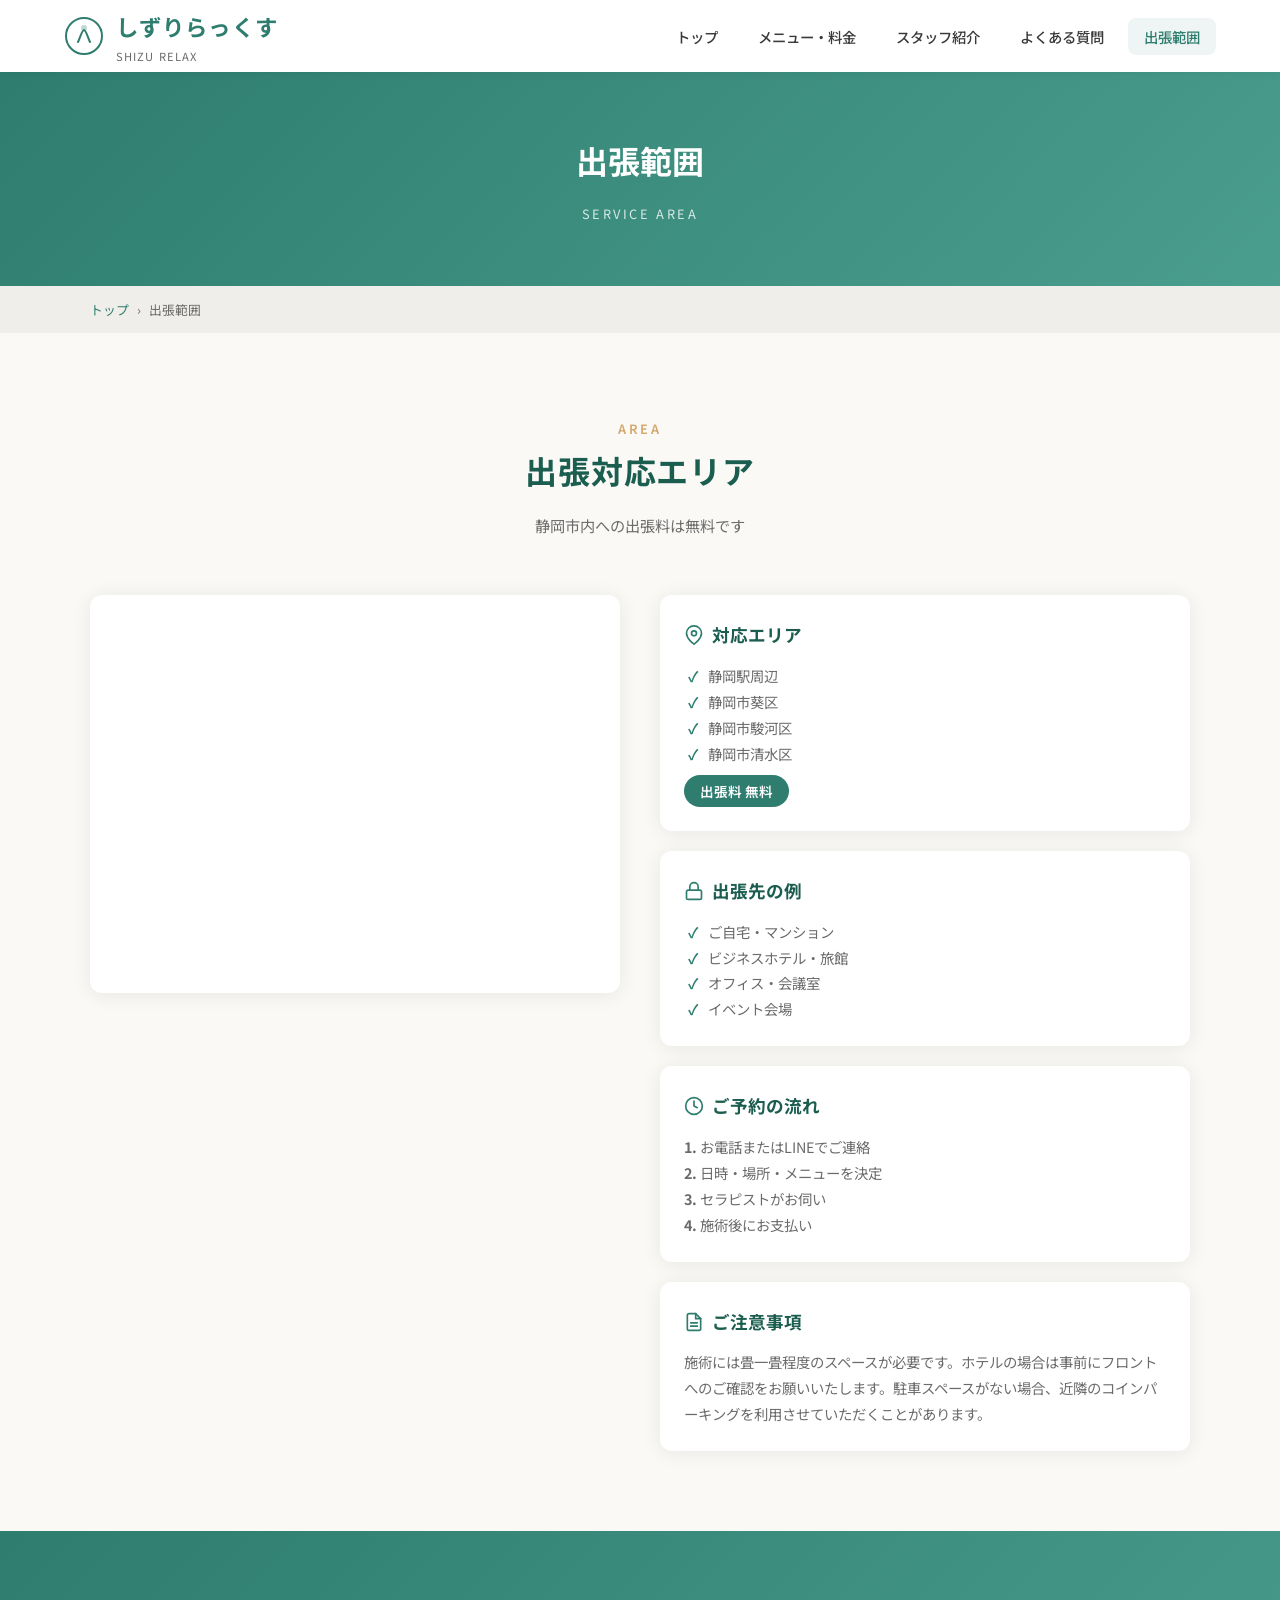
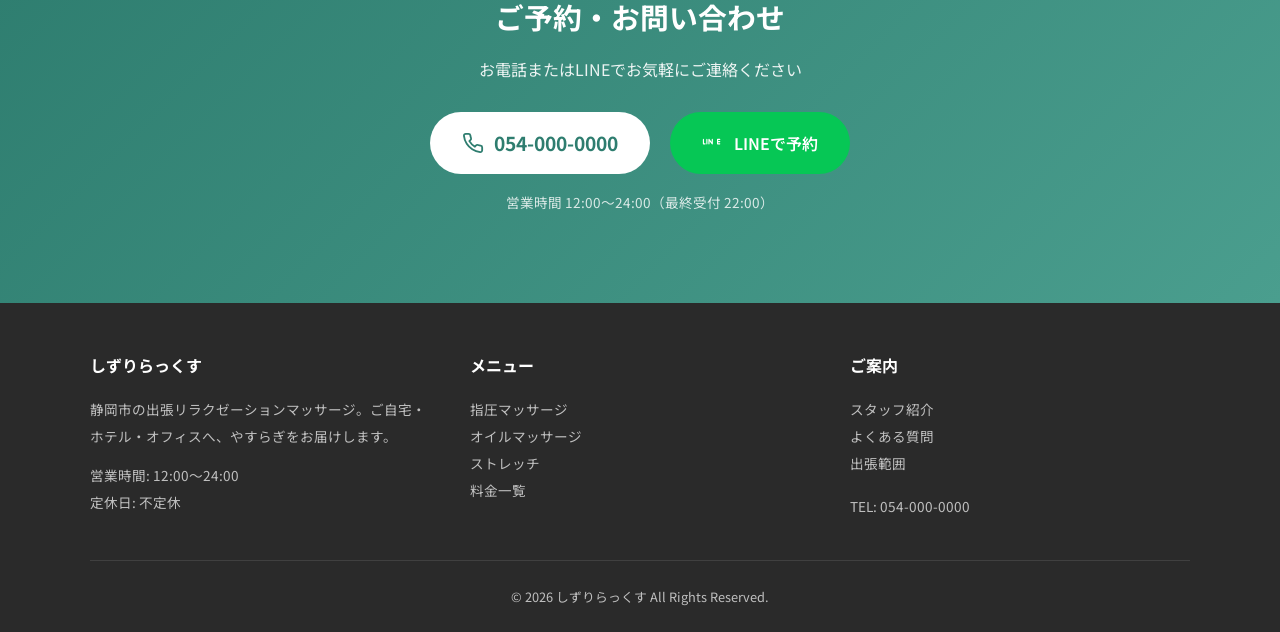
==== area.html @ a6fbc9ed "Initial commit: しずりらっくす 出張マッサージHP 5ページ構成の静的サイト（TOP、メニュー・料金、スタッフ紹介、FAQ、出張範囲）  Co-Authored-By: Claude " ====
<!DOCTYPE html>
<html lang="ja">
<head>
  <meta charset="UTF-8">
  <meta name="viewport" content="width=device-width, initial-scale=1.0">
  <title>出張範囲｜しずりらっくす</title>
  <meta name="description" content="しずりらっくすの出張対応エリアのご案内。静岡駅付近・静岡市内への出張料は無料です。">
  <link rel="preconnect" href="https://fonts.googleapis.com">
  <link href="https://fonts.googleapis.com/css2?family=Noto+Sans+JP:wght@400;500;600;700&display=swap" rel="stylesheet">
  <link rel="stylesheet" href="css/style.css">
</head>
<body>

  <!-- Header -->
  <header class="header">
    <div class="header-inner">
      <a href="index.html" class="logo">
        <svg class="logo-icon" viewBox="0 0 40 40" fill="none">
          <circle cx="20" cy="20" r="18" stroke="#2e7d6f" stroke-width="2"/>
          <path d="M14 26c2-4 4-12 6-12s4 8 6 12" stroke="#2e7d6f" stroke-width="2" stroke-linecap="round"/>
          <circle cx="20" cy="12" r="3" fill="#2e7d6f" opacity="0.3"/>
        </svg>
        <div>
          <span class="logo-text">しずりらっくす</span>
          <span class="logo-sub">SHIZU RELAX</span>
        </div>
      </a>
      <nav>
        <ul class="nav-list">
          <li><a href="index.html">トップ</a></li>
          <li><a href="menu.html">メニュー・料金</a></li>
          <li><a href="staff.html">スタッフ紹介</a></li>
          <li><a href="faq.html">よくある質問</a></li>
          <li><a href="area.html">出張範囲</a></li>
        </ul>
      </nav>
      <button class="hamburger" aria-label="メニューを開く">
        <span></span><span></span><span></span>
      </button>
    </div>
  </header>

  <!-- Page Header -->
  <div class="page-header">
    <h1>出張範囲</h1>
    <span class="en">Service Area</span>
  </div>
  <div class="breadcrumb">
    <div class="container">
      <a href="index.html">トップ</a><span>›</span>出張範囲
    </div>
  </div>

  <!-- Area -->
  <section class="section">
    <div class="container">
      <div class="section-title">
        <span class="en">Area</span>
        <h2>出張対応エリア</h2>
        <p>静岡市内への出張料は無料です</p>
      </div>

      <div class="area-content">
        <div class="area-map">
          <iframe
            src="https://www.google.com/maps/embed?pb=!1m18!1m12!1m3!1d52267.89!2d138.358!3d34.975!2m3!1f0!2f0!3f0!3m2!1i1024!2i768!4f13.1!3m3!1m2!1s0x601a3400006d6e1f%3A0x5765a0e6b0c3f0f4!2z6Z2Z5bKh6aeF!5e0!3m2!1sja!2sjp!4v1709900000000!5m2!1sja!2sjp"
            allowfullscreen=""
            loading="lazy"
            referrerpolicy="no-referrer-when-downgrade">
          </iframe>
        </div>

        <div class="area-info">
          <div class="area-card">
            <h3>
              <svg width="20" height="20" viewBox="0 0 24 24" fill="none" stroke="#2e7d6f" stroke-width="2" stroke-linecap="round"><path d="M21 10c0 7-9 13-9 13s-9-6-9-13a9 9 0 0118 0z"/><circle cx="12" cy="10" r="3"/></svg>
              対応エリア
            </h3>
            <ul>
              <li>静岡駅周辺</li>
              <li>静岡市葵区</li>
              <li>静岡市駿河区</li>
              <li>静岡市清水区</li>
            </ul>
            <span class="free-badge">出張料 無料</span>
          </div>

          <div class="area-card">
            <h3>
              <svg width="20" height="20" viewBox="0 0 24 24" fill="none" stroke="#2e7d6f" stroke-width="2" stroke-linecap="round"><rect x="3" y="11" width="18" height="11" rx="2"/><path d="M7 11V7a5 5 0 0110 0v4"/></svg>
              出張先の例
            </h3>
            <ul>
              <li>ご自宅・マンション</li>
              <li>ビジネスホテル・旅館</li>
              <li>オフィス・会議室</li>
              <li>イベント会場</li>
            </ul>
          </div>

          <div class="area-card">
            <h3>
              <svg width="20" height="20" viewBox="0 0 24 24" fill="none" stroke="#2e7d6f" stroke-width="2" stroke-linecap="round"><circle cx="12" cy="12" r="10"/><polyline points="12 6 12 12 16 14"/></svg>
              ご予約の流れ
            </h3>
            <p>
              <strong>1.</strong> お電話またはLINEでご連絡<br>
              <strong>2.</strong> 日時・場所・メニューを決定<br>
              <strong>3.</strong> セラピストがお伺い<br>
              <strong>4.</strong> 施術後にお支払い
            </p>
          </div>

          <div class="area-card">
            <h3>
              <svg width="20" height="20" viewBox="0 0 24 24" fill="none" stroke="#2e7d6f" stroke-width="2" stroke-linecap="round"><path d="M14 2H6a2 2 0 00-2 2v16a2 2 0 002 2h12a2 2 0 002-2V8z"/><polyline points="14 2 14 8 20 8"/><line x1="16" y1="13" x2="8" y2="13"/><line x1="16" y1="17" x2="8" y2="17"/></svg>
              ご注意事項
            </h3>
            <p>
              施術には畳一畳程度のスペースが必要です。ホテルの場合は事前にフロントへのご確認をお願いいたします。駐車スペースがない場合、近隣のコインパーキングを利用させていただくことがあります。
            </p>
          </div>
        </div>
      </div>
    </div>
  </section>

  <!-- CTA -->
  <section class="cta-section">
    <div class="container">
      <h2>ご予約・お問い合わせ</h2>
      <p>お電話またはLINEでお気軽にご連絡ください</p>
      <div class="cta-contact">
        <a href="tel:054-000-0000" class="cta-phone">
          <svg width="22" height="22" viewBox="0 0 24 24" fill="none" stroke="currentColor" stroke-width="2" stroke-linecap="round"><path d="M22 16.92v3a2 2 0 01-2.18 2 19.79 19.79 0 01-8.63-3.07 19.5 19.5 0 01-6-6 19.79 19.79 0 01-3.07-8.67A2 2 0 014.11 2h3a2 2 0 012 1.72c.127.96.361 1.903.7 2.81a2 2 0 01-.45 2.11L8.09 9.91a16 16 0 006 6l1.27-1.27a2 2 0 012.11-.45c.907.339 1.85.573 2.81.7A2 2 0 0122 16.92z"/></svg>
          054-000-0000
        </a>
        <a href="#" class="cta-line">
          <svg width="22" height="22" viewBox="0 0 24 24" fill="currentColor"><path d="M19.365 9.863c.349 0 .63.285.63.631 0 .345-.281.63-.63.63H17.61v1.125h1.755c.349 0 .63.283.63.63 0 .344-.281.629-.63.629h-2.386c-.345 0-.627-.285-.627-.629V8.108c0-.345.282-.63.63-.63h2.386c.346 0 .627.285.627.63 0 .349-.281.63-.63.63H17.61v1.125h1.755zM11.857 12.878c0 .344-.282.629-.631.629-.179 0-.348-.08-.467-.211l-2.533-3.175v2.756c0 .344-.285.629-.63.629a.629.629 0 01-.627-.629V8.108c0-.345.282-.63.63-.63.176 0 .348.08.466.211l2.531 3.178V8.108c0-.345.285-.63.631-.63.344 0 .63.285.63.63v4.77zm-5.91 0c0 .344-.282.629-.63.629a.628.628 0 01-.63-.629V8.108c0-.345.282-.63.63-.63.348 0 .63.285.63.63v4.77zm-2.596.629H1.581c-.349 0-.63-.285-.63-.629V8.108c0-.345.281-.63.63-.63.344 0 .627.285.627.63v4.141h1.143c.349 0 .63.285.63.63 0 .344-.281.629-.63.629z"/></svg>
          LINEで予約
        </a>
      </div>
      <p style="margin-top:16px; font-size:0.85rem; opacity:0.8;">営業時間 12:00〜24:00（最終受付 22:00）</p>
    </div>
  </section>

  <!-- Footer -->
  <footer class="footer">
    <div class="footer-inner">
      <div class="footer-col">
        <h4>しずりらっくす</h4>
        <p>静岡市の出張リラクゼーションマッサージ。ご自宅・ホテル・オフィスへ、やすらぎをお届けします。</p>
        <p style="margin-top:12px;">営業時間: 12:00〜24:00<br>定休日: 不定休</p>
      </div>
      <div class="footer-col">
        <h4>メニュー</h4>
        <ul>
          <li><a href="menu.html">指圧マッサージ</a></li>
          <li><a href="menu.html">オイルマッサージ</a></li>
          <li><a href="menu.html">ストレッチ</a></li>
          <li><a href="menu.html">料金一覧</a></li>
        </ul>
      </div>
      <div class="footer-col">
        <h4>ご案内</h4>
        <ul>
          <li><a href="staff.html">スタッフ紹介</a></li>
          <li><a href="faq.html">よくある質問</a></li>
          <li><a href="area.html">出張範囲</a></li>
        </ul>
        <p style="margin-top:16px;">TEL: 054-000-0000</p>
      </div>
    </div>
    <div class="footer-bottom">
      <p>&copy; 2026 しずりらっくす All Rights Reserved.</p>
    </div>
  </footer>

  <script src="js/main.js"></script>
</body>
</html>
---- css/style.css ----
/* ========================================
   しずりらっくす - Main Stylesheet
   ======================================== */

/* --- Reset & Base --- */
*,
*::before,
*::after {
  margin: 0;
  padding: 0;
  box-sizing: border-box;
}

:root {
  --primary: #2e7d6f;
  --primary-light: #4a9e8e;
  --primary-dark: #1b5e50;
  --accent: #d4a76a;
  --accent-light: #e8c998;
  --bg: #faf9f6;
  --bg-alt: #f0eeea;
  --text: #3a3a3a;
  --text-light: #6b6b6b;
  --white: #ffffff;
  --shadow: 0 2px 20px rgba(0, 0, 0, 0.08);
  --shadow-hover: 0 8px 30px rgba(0, 0, 0, 0.12);
  --radius: 12px;
  --transition: all 0.3s ease;
}

html {
  scroll-behavior: smooth;
  font-size: 16px;
}

body {
  font-family: "Noto Sans JP", "Hiragino Kaku Gothic ProN", "Yu Gothic", sans-serif;
  color: var(--text);
  background: var(--bg);
  line-height: 1.8;
  -webkit-font-smoothing: antialiased;
}

a {
  text-decoration: none;
  color: inherit;
  transition: var(--transition);
}

img {
  max-width: 100%;
  height: auto;
}

ul {
  list-style: none;
}

/* --- Header --- */
.header {
  position: fixed;
  top: 0;
  left: 0;
  width: 100%;
  z-index: 1000;
  background: rgba(255, 255, 255, 0.95);
  backdrop-filter: blur(10px);
  box-shadow: 0 1px 10px rgba(0, 0, 0, 0.06);
  transition: var(--transition);
}

.header-inner {
  max-width: 1200px;
  margin: 0 auto;
  padding: 0 24px;
  display: flex;
  align-items: center;
  justify-content: space-between;
  height: 72px;
}

.logo {
  display: flex;
  align-items: center;
  gap: 12px;
}

.logo-icon {
  width: 40px;
  height: 40px;
}

.logo-text {
  font-size: 1.4rem;
  font-weight: 700;
  color: var(--primary);
  letter-spacing: 0.05em;
}

.logo-sub {
  font-size: 0.7rem;
  color: var(--text-light);
  display: block;
  letter-spacing: 0.1em;
}

.nav-list {
  display: flex;
  gap: 8px;
}

.nav-list a {
  padding: 8px 16px;
  border-radius: 8px;
  font-size: 0.9rem;
  font-weight: 500;
  color: var(--text);
  position: relative;
}

.nav-list a:hover,
.nav-list a.active {
  color: var(--primary);
  background: rgba(46, 125, 111, 0.08);
}

.hamburger {
  display: none;
  flex-direction: column;
  gap: 5px;
  cursor: pointer;
  padding: 8px;
  background: none;
  border: none;
}

.hamburger span {
  width: 24px;
  height: 2px;
  background: var(--text);
  transition: var(--transition);
  border-radius: 2px;
}

/* --- Hero --- */
.hero {
  margin-top: 72px;
  padding: 100px 24px 80px;
  background: linear-gradient(135deg, var(--primary) 0%, var(--primary-light) 50%, #5bb5a2 100%);
  color: var(--white);
  text-align: center;
  position: relative;
  overflow: hidden;
}

.hero::before {
  content: "";
  position: absolute;
  top: -50%;
  right: -20%;
  width: 600px;
  height: 600px;
  background: rgba(255, 255, 255, 0.05);
  border-radius: 50%;
}

.hero::after {
  content: "";
  position: absolute;
  bottom: -30%;
  left: -10%;
  width: 400px;
  height: 400px;
  background: rgba(255, 255, 255, 0.03);
  border-radius: 50%;
}

.hero-content {
  position: relative;
  z-index: 1;
  max-width: 800px;
  margin: 0 auto;
}

.hero h1 {
  font-size: 2.8rem;
  font-weight: 700;
  margin-bottom: 16px;
  letter-spacing: 0.05em;
}

.hero .subtitle {
  font-size: 1.15rem;
  opacity: 0.9;
  margin-bottom: 40px;
  line-height: 2;
}

.hero-badges {
  display: flex;
  justify-content: center;
  gap: 16px;
  flex-wrap: wrap;
  margin-bottom: 40px;
}

.badge {
  background: rgba(255, 255, 255, 0.2);
  padding: 10px 24px;
  border-radius: 50px;
  font-size: 0.9rem;
  backdrop-filter: blur(5px);
  border: 1px solid rgba(255, 255, 255, 0.3);
}

.cta-buttons {
  display: flex;
  justify-content: center;
  gap: 16px;
  flex-wrap: wrap;
}

.btn {
  display: inline-flex;
  align-items: center;
  gap: 8px;
  padding: 14px 32px;
  border-radius: 50px;
  font-size: 1rem;
  font-weight: 600;
  cursor: pointer;
  transition: var(--transition);
  border: none;
}

.btn-primary {
  background: var(--white);
  color: var(--primary);
}

.btn-primary:hover {
  transform: translateY(-2px);
  box-shadow: 0 8px 25px rgba(0, 0, 0, 0.15);
}

.btn-outline {
  background: transparent;
  color: var(--white);
  border: 2px solid rgba(255, 255, 255, 0.6);
}

.btn-outline:hover {
  background: rgba(255, 255, 255, 0.15);
  border-color: var(--white);
}

.btn-accent {
  background: var(--primary);
  color: var(--white);
}

.btn-accent:hover {
  background: var(--primary-dark);
  transform: translateY(-2px);
  box-shadow: var(--shadow-hover);
}

/* --- Sections --- */
.section {
  padding: 80px 24px;
}

.section-alt {
  background: var(--bg-alt);
}

.section-title {
  text-align: center;
  margin-bottom: 56px;
}

.section-title h2 {
  font-size: 2rem;
  color: var(--primary-dark);
  margin-bottom: 8px;
  letter-spacing: 0.03em;
}

.section-title .en {
  font-size: 0.8rem;
  color: var(--accent);
  text-transform: uppercase;
  letter-spacing: 0.2em;
  font-weight: 600;
}

.section-title p {
  color: var(--text-light);
  margin-top: 12px;
  font-size: 0.95rem;
}

.container {
  max-width: 1100px;
  margin: 0 auto;
}

/* --- Menu Cards --- */
.menu-grid {
  display: grid;
  grid-template-columns: repeat(3, 1fr);
  gap: 32px;
}

.menu-card {
  background: var(--white);
  border-radius: var(--radius);
  overflow: hidden;
  box-shadow: var(--shadow);
  transition: var(--transition);
}

.menu-card:hover {
  transform: translateY(-4px);
  box-shadow: var(--shadow-hover);
}

.menu-card-icon {
  height: 180px;
  display: flex;
  align-items: center;
  justify-content: center;
  background: linear-gradient(135deg, var(--primary) 0%, var(--primary-light) 100%);
  position: relative;
}

.menu-card-icon svg {
  width: 80px;
  height: 80px;
  fill: none;
  stroke: rgba(255, 255, 255, 0.9);
  stroke-width: 1.5;
  stroke-linecap: round;
  stroke-linejoin: round;
}

.menu-card-body {
  padding: 28px 24px;
}

.menu-card-body h3 {
  font-size: 1.3rem;
  color: var(--primary-dark);
  margin-bottom: 12px;
}

.menu-card-body p {
  color: var(--text-light);
  font-size: 0.9rem;
  margin-bottom: 20px;
  line-height: 1.7;
}

.menu-prices {
  display: flex;
  flex-direction: column;
  gap: 8px;
}

.menu-price-row {
  display: flex;
  justify-content: space-between;
  align-items: center;
  padding: 10px 16px;
  background: var(--bg);
  border-radius: 8px;
}

.menu-price-row .duration {
  font-size: 0.9rem;
  font-weight: 600;
  color: var(--text);
}

.menu-price-row .price {
  font-size: 1.1rem;
  font-weight: 700;
  color: var(--primary);
}

/* --- Staff --- */
.staff-grid {
  display: grid;
  grid-template-columns: repeat(4, 1fr);
  gap: 28px;
}

.staff-card {
  background: var(--white);
  border-radius: var(--radius);
  overflow: hidden;
  box-shadow: var(--shadow);
  text-align: center;
  transition: var(--transition);
}

.staff-card:hover {
  transform: translateY(-4px);
  box-shadow: var(--shadow-hover);
}

.staff-photo {
  width: 100%;
  aspect-ratio: 1;
  overflow: hidden;
  background: linear-gradient(135deg, #e8e4df, #d5cfc7);
  display: flex;
  align-items: center;
  justify-content: center;
}

.staff-photo svg {
  width: 70%;
  height: 70%;
}

.staff-info {
  padding: 20px 16px;
}

.staff-info h3 {
  font-size: 1.1rem;
  color: var(--primary-dark);
  margin-bottom: 4px;
}

.staff-info .role {
  font-size: 0.8rem;
  color: var(--accent);
  font-weight: 600;
  margin-bottom: 8px;
}

.staff-info p {
  font-size: 0.85rem;
  color: var(--text-light);
  line-height: 1.6;
}

/* --- Price Table --- */
.price-table-wrapper {
  overflow-x: auto;
}

.price-table {
  width: 100%;
  border-collapse: separate;
  border-spacing: 0;
  background: var(--white);
  border-radius: var(--radius);
  overflow: hidden;
  box-shadow: var(--shadow);
}

.price-table thead th {
  background: var(--primary);
  color: var(--white);
  padding: 16px 24px;
  font-weight: 600;
  font-size: 0.95rem;
  text-align: left;
}

.price-table tbody td {
  padding: 16px 24px;
  border-bottom: 1px solid var(--bg-alt);
  font-size: 0.95rem;
}

.price-table tbody tr:last-child td {
  border-bottom: none;
}

.price-table tbody tr:hover {
  background: rgba(46, 125, 111, 0.03);
}

.price-highlight {
  font-weight: 700;
  color: var(--primary);
  font-size: 1.1rem !important;
}

.price-note {
  margin-top: 24px;
  padding: 20px 24px;
  background: var(--white);
  border-radius: var(--radius);
  border-left: 4px solid var(--accent);
}

.price-note p {
  font-size: 0.9rem;
  color: var(--text-light);
  margin-bottom: 4px;
}

/* --- FAQ --- */
.faq-list {
  max-width: 800px;
  margin: 0 auto;
  display: flex;
  flex-direction: column;
  gap: 12px;
}

.faq-item {
  background: var(--white);
  border-radius: var(--radius);
  box-shadow: var(--shadow);
  overflow: hidden;
}

.faq-question {
  width: 100%;
  padding: 20px 24px;
  background: none;
  border: none;
  display: flex;
  align-items: center;
  justify-content: space-between;
  cursor: pointer;
  font-size: 1rem;
  font-weight: 600;
  color: var(--text);
  text-align: left;
  transition: var(--transition);
  font-family: inherit;
  line-height: 1.6;
}

.faq-question:hover {
  color: var(--primary);
}

.faq-question .q-mark {
  color: var(--primary);
  font-weight: 700;
  margin-right: 12px;
  font-size: 1.1rem;
  flex-shrink: 0;
}

.faq-question .arrow {
  flex-shrink: 0;
  width: 20px;
  height: 20px;
  transition: var(--transition);
  color: var(--text-light);
}

.faq-item.open .faq-question .arrow {
  transform: rotate(180deg);
}

.faq-answer {
  max-height: 0;
  overflow: hidden;
  transition: max-height 0.3s ease;
}

.faq-answer-inner {
  padding: 0 24px 20px;
  padding-left: 48px;
  color: var(--text-light);
  font-size: 0.95rem;
  line-height: 1.8;
}

.faq-item.open .faq-answer {
  max-height: 500px;
}

/* --- Area --- */
.area-content {
  display: grid;
  grid-template-columns: 1fr 1fr;
  gap: 40px;
  align-items: start;
}

.area-map {
  background: var(--white);
  border-radius: var(--radius);
  overflow: hidden;
  box-shadow: var(--shadow);
  aspect-ratio: 4/3;
}

.area-map iframe {
  width: 100%;
  height: 100%;
  border: 0;
}

.area-info {
  display: flex;
  flex-direction: column;
  gap: 20px;
}

.area-card {
  background: var(--white);
  border-radius: var(--radius);
  padding: 24px;
  box-shadow: var(--shadow);
}

.area-card h3 {
  font-size: 1.1rem;
  color: var(--primary-dark);
  margin-bottom: 12px;
  display: flex;
  align-items: center;
  gap: 8px;
}

.area-card p,
.area-card li {
  font-size: 0.9rem;
  color: var(--text-light);
  line-height: 1.8;
}

.area-card ul {
  padding-left: 4px;
}

.area-card li {
  position: relative;
  padding-left: 20px;
}

.area-card li::before {
  content: "✓";
  position: absolute;
  left: 0;
  color: var(--primary);
  font-weight: 700;
}

.free-badge {
  display: inline-block;
  background: var(--primary);
  color: var(--white);
  padding: 4px 16px;
  border-radius: 50px;
  font-size: 0.85rem;
  font-weight: 600;
  margin-top: 8px;
}

/* --- Features --- */
.features-grid {
  display: grid;
  grid-template-columns: repeat(3, 1fr);
  gap: 28px;
}

.feature-item {
  text-align: center;
  padding: 32px 24px;
  background: var(--white);
  border-radius: var(--radius);
  box-shadow: var(--shadow);
  transition: var(--transition);
}

.feature-item:hover {
  transform: translateY(-2px);
  box-shadow: var(--shadow-hover);
}

.feature-icon {
  width: 64px;
  height: 64px;
  margin: 0 auto 16px;
  background: linear-gradient(135deg, var(--primary), var(--primary-light));
  border-radius: 16px;
  display: flex;
  align-items: center;
  justify-content: center;
}

.feature-icon svg {
  width: 32px;
  height: 32px;
  stroke: var(--white);
  fill: none;
  stroke-width: 2;
  stroke-linecap: round;
  stroke-linejoin: round;
}

.feature-item h3 {
  font-size: 1.05rem;
  color: var(--primary-dark);
  margin-bottom: 8px;
}

.feature-item p {
  font-size: 0.85rem;
  color: var(--text-light);
}

/* --- CTA Section --- */
.cta-section {
  padding: 60px 24px;
  background: linear-gradient(135deg, var(--primary) 0%, var(--primary-light) 100%);
  color: var(--white);
  text-align: center;
}

.cta-section h2 {
  font-size: 1.8rem;
  margin-bottom: 12px;
}

.cta-section p {
  opacity: 0.9;
  margin-bottom: 28px;
}

.cta-contact {
  display: flex;
  justify-content: center;
  gap: 20px;
  flex-wrap: wrap;
}

.cta-phone {
  display: flex;
  align-items: center;
  gap: 10px;
  background: var(--white);
  color: var(--primary);
  padding: 14px 32px;
  border-radius: 50px;
  font-size: 1.2rem;
  font-weight: 700;
}

.cta-line {
  display: flex;
  align-items: center;
  gap: 10px;
  background: #06c755;
  color: var(--white);
  padding: 14px 32px;
  border-radius: 50px;
  font-size: 1rem;
  font-weight: 600;
}

.cta-line:hover {
  background: #05b34c;
}

/* --- Footer --- */
.footer {
  background: #2a2a2a;
  color: rgba(255, 255, 255, 0.7);
  padding: 48px 24px 24px;
}

.footer-inner {
  max-width: 1100px;
  margin: 0 auto;
  display: grid;
  grid-template-columns: 1fr 1fr 1fr;
  gap: 40px;
  margin-bottom: 40px;
}

.footer-col h4 {
  color: var(--white);
  font-size: 1rem;
  margin-bottom: 16px;
}

.footer-col p,
.footer-col li {
  font-size: 0.85rem;
  line-height: 2;
}

.footer-col a:hover {
  color: var(--white);
}

.footer-bottom {
  max-width: 1100px;
  margin: 0 auto;
  text-align: center;
  padding-top: 24px;
  border-top: 1px solid rgba(255, 255, 255, 0.1);
  font-size: 0.8rem;
}

/* --- Page Header (sub pages) --- */
.page-header {
  margin-top: 72px;
  padding: 60px 24px;
  background: linear-gradient(135deg, var(--primary) 0%, var(--primary-light) 100%);
  color: var(--white);
  text-align: center;
}

.page-header h1 {
  font-size: 2rem;
  margin-bottom: 8px;
}

.page-header .en {
  font-size: 0.8rem;
  opacity: 0.8;
  text-transform: uppercase;
  letter-spacing: 0.2em;
}

/* --- Breadcrumb --- */
.breadcrumb {
  padding: 12px 24px;
  background: var(--bg-alt);
  font-size: 0.8rem;
  color: var(--text-light);
}

.breadcrumb a {
  color: var(--primary);
}

.breadcrumb span {
  margin: 0 8px;
}

/* --- Responsive --- */
@media (max-width: 900px) {
  .menu-grid {
    grid-template-columns: repeat(2, 1fr);
  }

  .staff-grid {
    grid-template-columns: repeat(2, 1fr);
  }

  .features-grid {
    grid-template-columns: repeat(2, 1fr);
  }

  .area-content {
    grid-template-columns: 1fr;
  }

  .footer-inner {
    grid-template-columns: 1fr;
    gap: 24px;
  }
}

@media (max-width: 768px) {
  .nav-list {
    display: none;
    position: absolute;
    top: 72px;
    left: 0;
    width: 100%;
    background: var(--white);
    flex-direction: column;
    padding: 16px;
    box-shadow: var(--shadow);
  }

  .nav-list.open {
    display: flex;
  }

  .hamburger {
    display: flex;
  }

  .hero h1 {
    font-size: 2rem;
  }

  .hero .subtitle {
    font-size: 1rem;
  }

  .menu-grid {
    grid-template-columns: 1fr;
  }

  .staff-grid {
    grid-template-columns: repeat(2, 1fr);
  }

  .features-grid {
    grid-template-columns: 1fr;
  }

  .section {
    padding: 56px 16px;
  }

  .cta-phone {
    font-size: 1rem;
    padding: 12px 24px;
  }
}

@media (max-width: 480px) {
  .hero {
    padding: 60px 16px 50px;
  }

  .hero h1 {
    font-size: 1.6rem;
  }

  .section-title h2 {
    font-size: 1.5rem;
  }

  .staff-grid {
    grid-template-columns: 1fr;
    max-width: 320px;
    margin: 0 auto;
  }

  .header-inner {
    padding: 0 16px;
  }
}
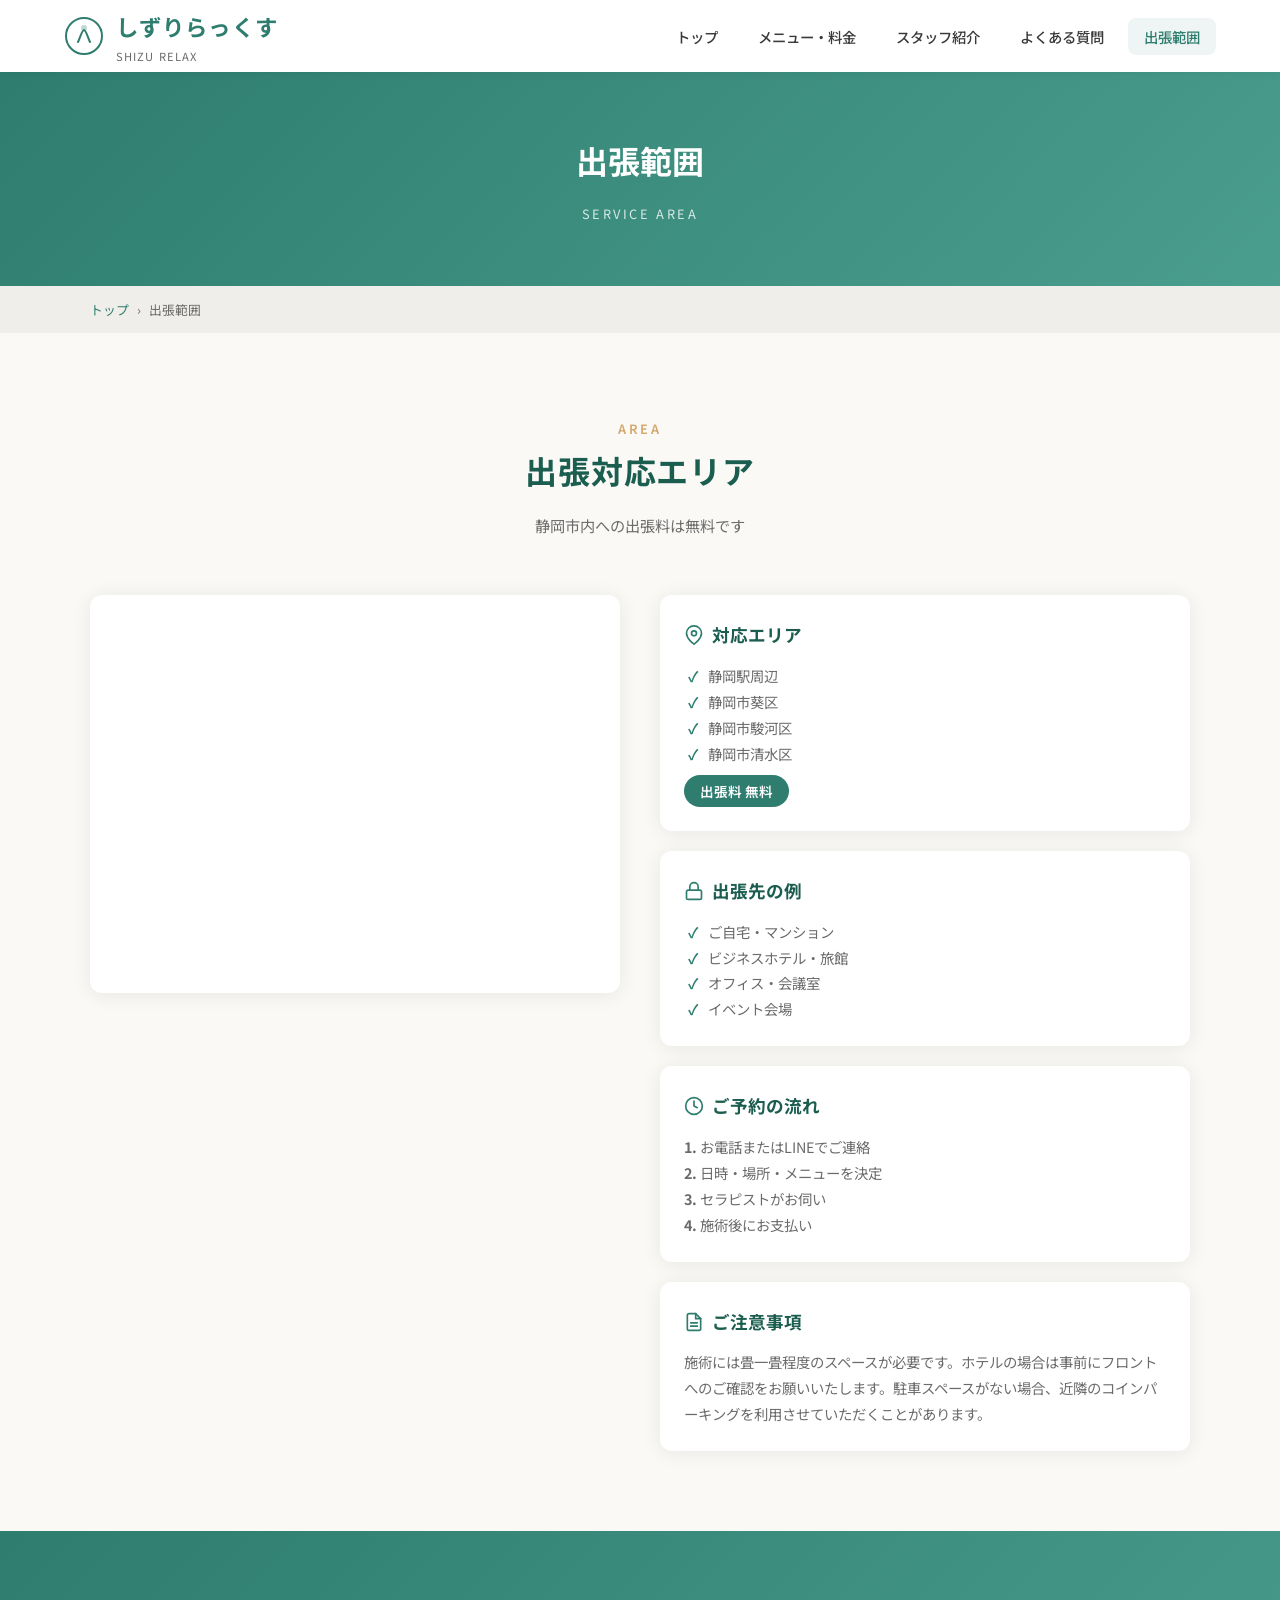
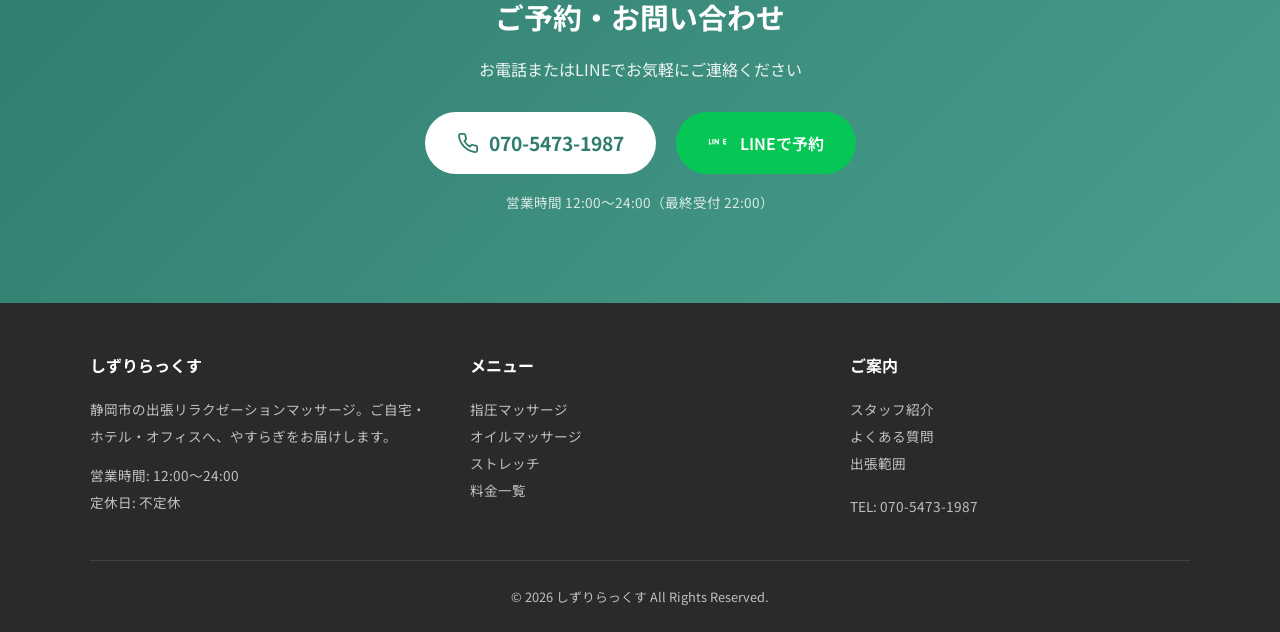
==== commit 032a4fe2: "電話番号を070-5473-1987に変更、全ページにnoindex追加 Co-Authored-By: Claude Opus 4.6 (1M context) <noreply@anthropic" ====
--- a/area.html
+++ b/area.html
@@ -4,6 +4,7 @@
   <meta charset="UTF-8">
   <meta name="viewport" content="width=device-width, initial-scale=1.0">
   <title>出張範囲｜しずりらっくす</title>
+  <meta name="robots" content="noindex, nofollow">
   <meta name="description" content="しずりらっくすの出張対応エリアのご案内。静岡駅付近・静岡市内への出張料は無料です。">
   <link rel="preconnect" href="https://fonts.googleapis.com">
   <link href="https://fonts.googleapis.com/css2?family=Noto+Sans+JP:wght@400;500;600;700&display=swap" rel="stylesheet">
@@ -131,9 +132,9 @@
       <h2>ご予約・お問い合わせ</h2>
       <p>お電話またはLINEでお気軽にご連絡ください</p>
       <div class="cta-contact">
-        <a href="tel:054-000-0000" class="cta-phone">
+        <a href="tel:070-5473-1987" class="cta-phone">
           <svg width="22" height="22" viewBox="0 0 24 24" fill="none" stroke="currentColor" stroke-width="2" stroke-linecap="round"><path d="M22 16.92v3a2 2 0 01-2.18 2 19.79 19.79 0 01-8.63-3.07 19.5 19.5 0 01-6-6 19.79 19.79 0 01-3.07-8.67A2 2 0 014.11 2h3a2 2 0 012 1.72c.127.96.361 1.903.7 2.81a2 2 0 01-.45 2.11L8.09 9.91a16 16 0 006 6l1.27-1.27a2 2 0 012.11-.45c.907.339 1.85.573 2.81.7A2 2 0 0122 16.92z"/></svg>
-          054-000-0000
+          070-5473-1987
         </a>
         <a href="#" class="cta-line">
           <svg width="22" height="22" viewBox="0 0 24 24" fill="currentColor"><path d="M19.365 9.863c.349 0 .63.285.63.631 0 .345-.281.63-.63.63H17.61v1.125h1.755c.349 0 .63.283.63.63 0 .344-.281.629-.63.629h-2.386c-.345 0-.627-.285-.627-.629V8.108c0-.345.282-.63.63-.63h2.386c.346 0 .627.285.627.63 0 .349-.281.63-.63.63H17.61v1.125h1.755zM11.857 12.878c0 .344-.282.629-.631.629-.179 0-.348-.08-.467-.211l-2.533-3.175v2.756c0 .344-.285.629-.63.629a.629.629 0 01-.627-.629V8.108c0-.345.282-.63.63-.63.176 0 .348.08.466.211l2.531 3.178V8.108c0-.345.285-.63.631-.63.344 0 .63.285.63.63v4.77zm-5.91 0c0 .344-.282.629-.63.629a.628.628 0 01-.63-.629V8.108c0-.345.282-.63.63-.63.348 0 .63.285.63.63v4.77zm-2.596.629H1.581c-.349 0-.63-.285-.63-.629V8.108c0-.345.281-.63.63-.63.344 0 .627.285.627.63v4.141h1.143c.349 0 .63.285.63.63 0 .344-.281.629-.63.629z"/></svg>
@@ -168,7 +169,7 @@
           <li><a href="faq.html">よくある質問</a></li>
           <li><a href="area.html">出張範囲</a></li>
         </ul>
-        <p style="margin-top:16px;">TEL: 054-000-0000</p>
+        <p style="margin-top:16px;">TEL: 070-5473-1987</p>
       </div>
     </div>
     <div class="footer-bottom">
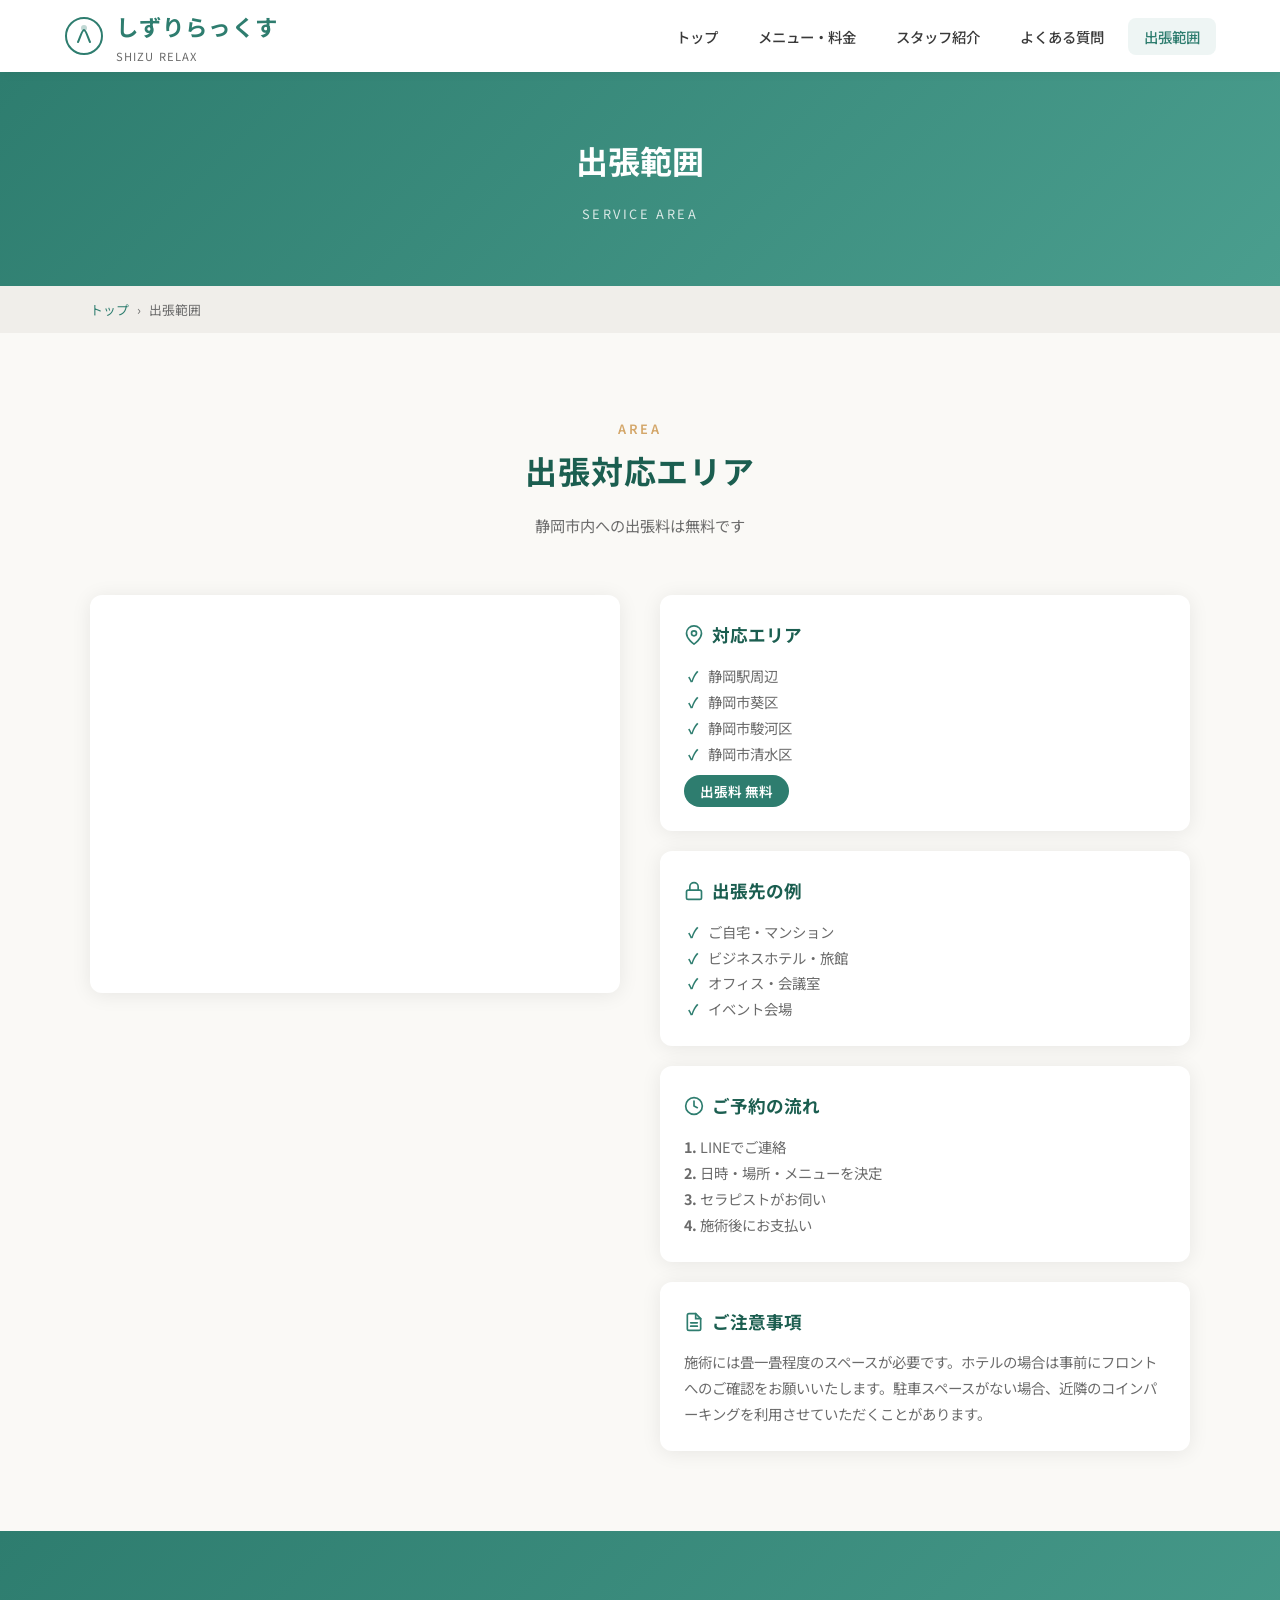
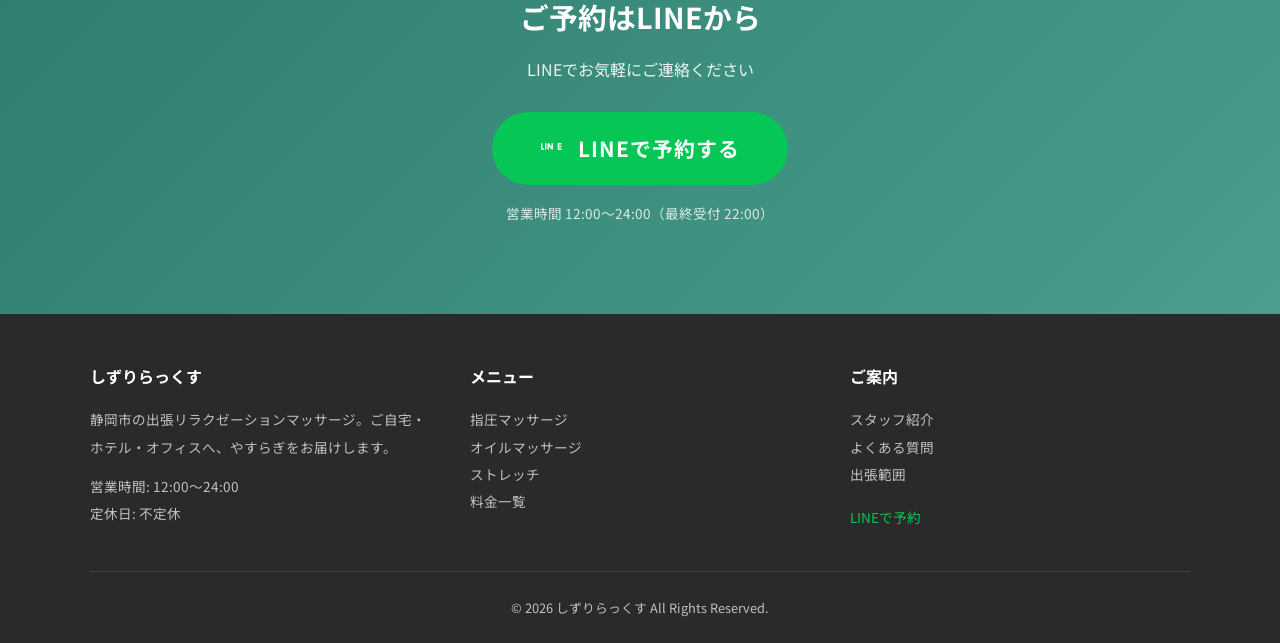
==== commit 2bdc6d83: "電話番号を削除し、LINE予約バナーに統一 - 全ページのCTAセクション: 電話リンク削除 → LINEバナー（https://lin.ee/odUda4q）に変更 - 全ページのフッター: TEL" ====
--- a/area.html
+++ b/area.html
@@ -105,7 +105,7 @@
               ご予約の流れ
             </h3>
             <p>
-              <strong>1.</strong> お電話またはLINEでご連絡<br>
+              <strong>1.</strong> LINEでご連絡<br>
               <strong>2.</strong> 日時・場所・メニューを決定<br>
               <strong>3.</strong> セラピストがお伺い<br>
               <strong>4.</strong> 施術後にお支払い
@@ -129,16 +129,12 @@
   <!-- CTA -->
   <section class="cta-section">
     <div class="container">
-      <h2>ご予約・お問い合わせ</h2>
-      <p>お電話またはLINEでお気軽にご連絡ください</p>
+      <h2>ご予約はLINEから</h2>
+      <p>LINEでお気軽にご連絡ください</p>
       <div class="cta-contact">
-        <a href="tel:070-5473-1987" class="cta-phone">
-          <svg width="22" height="22" viewBox="0 0 24 24" fill="none" stroke="currentColor" stroke-width="2" stroke-linecap="round"><path d="M22 16.92v3a2 2 0 01-2.18 2 19.79 19.79 0 01-8.63-3.07 19.5 19.5 0 01-6-6 19.79 19.79 0 01-3.07-8.67A2 2 0 014.11 2h3a2 2 0 012 1.72c.127.96.361 1.903.7 2.81a2 2 0 01-.45 2.11L8.09 9.91a16 16 0 006 6l1.27-1.27a2 2 0 012.11-.45c.907.339 1.85.573 2.81.7A2 2 0 0122 16.92z"/></svg>
-          070-5473-1987
-        </a>
-        <a href="#" class="cta-line">
-          <svg width="22" height="22" viewBox="0 0 24 24" fill="currentColor"><path d="M19.365 9.863c.349 0 .63.285.63.631 0 .345-.281.63-.63.63H17.61v1.125h1.755c.349 0 .63.283.63.63 0 .344-.281.629-.63.629h-2.386c-.345 0-.627-.285-.627-.629V8.108c0-.345.282-.63.63-.63h2.386c.346 0 .627.285.627.63 0 .349-.281.63-.63.63H17.61v1.125h1.755zM11.857 12.878c0 .344-.282.629-.631.629-.179 0-.348-.08-.467-.211l-2.533-3.175v2.756c0 .344-.285.629-.63.629a.629.629 0 01-.627-.629V8.108c0-.345.282-.63.63-.63.176 0 .348.08.466.211l2.531 3.178V8.108c0-.345.285-.63.631-.63.344 0 .63.285.63.63v4.77zm-5.91 0c0 .344-.282.629-.63.629a.628.628 0 01-.63-.629V8.108c0-.345.282-.63.63-.63.348 0 .63.285.63.63v4.77zm-2.596.629H1.581c-.349 0-.63-.285-.63-.629V8.108c0-.345.281-.63.63-.63.344 0 .627.285.627.63v4.141h1.143c.349 0 .63.285.63.63 0 .344-.281.629-.63.629z"/></svg>
-          LINEで予約
+        <a href="https://lin.ee/odUda4q" class="cta-line-banner" target="_blank" rel="noopener">
+          <svg width="26" height="26" viewBox="0 0 24 24" fill="currentColor"><path d="M19.365 9.863c.349 0 .63.285.63.631 0 .345-.281.63-.63.63H17.61v1.125h1.755c.349 0 .63.283.63.63 0 .344-.281.629-.63.629h-2.386c-.345 0-.627-.285-.627-.629V8.108c0-.345.282-.63.63-.63h2.386c.346 0 .627.285.627.63 0 .349-.281.63-.63.63H17.61v1.125h1.755zM11.857 12.878c0 .344-.282.629-.631.629-.179 0-.348-.08-.467-.211l-2.533-3.175v2.756c0 .344-.285.629-.63.629a.629.629 0 01-.627-.629V8.108c0-.345.282-.63.63-.63.176 0 .348.08.466.211l2.531 3.178V8.108c0-.345.285-.63.631-.63.344 0 .63.285.63.63v4.77zm-5.91 0c0 .344-.282.629-.63.629a.628.628 0 01-.63-.629V8.108c0-.345.282-.63.63-.63.348 0 .63.285.63.63v4.77zm-2.596.629H1.581c-.349 0-.63-.285-.63-.629V8.108c0-.345.281-.63.63-.63.344 0 .627.285.627.63v4.141h1.143c.349 0 .63.285.63.63 0 .344-.281.629-.63.629z"/></svg>
+          LINEで予約する
         </a>
       </div>
       <p style="margin-top:16px; font-size:0.85rem; opacity:0.8;">営業時間 12:00〜24:00（最終受付 22:00）</p>
@@ -169,7 +165,7 @@
           <li><a href="faq.html">よくある質問</a></li>
           <li><a href="area.html">出張範囲</a></li>
         </ul>
-        <p style="margin-top:16px;">TEL: 070-5473-1987</p>
+        <p style="margin-top:16px;"><a href="https://lin.ee/odUda4q" target="_blank" rel="noopener" style="color:#06c755;">LINEで予約</a></p>
       </div>
     </div>
     <div class="footer-bottom">
--- a/css/style.css
+++ b/css/style.css
@@ -424,6 +424,13 @@
   height: 70%;
 }
 
+.staff-photo img {
+  width: 100%;
+  height: 100%;
+  object-fit: cover;
+  object-position: center top;
+}
+
 .staff-info {
   padding: 20px 16px;
 }
@@ -764,6 +771,50 @@
 
 .cta-line:hover {
   background: #05b34c;
+}
+
+/* --- LINE Banner (CTA section) --- */
+.cta-line-banner {
+  display: inline-flex;
+  align-items: center;
+  gap: 12px;
+  background: #06c755;
+  color: var(--white);
+  padding: 18px 48px;
+  border-radius: 50px;
+  font-size: 1.3rem;
+  font-weight: 700;
+  transition: var(--transition);
+  letter-spacing: 0.05em;
+}
+
+.cta-line-banner:hover {
+  background: #05b34c;
+  transform: translateY(-2px);
+  box-shadow: 0 8px 25px rgba(6, 199, 85, 0.3);
+}
+
+/* --- LINE Banner (Hero) --- */
+.btn-line-banner {
+  display: inline-flex;
+  align-items: center;
+  gap: 10px;
+  background: #06c755;
+  color: var(--white);
+  padding: 16px 40px;
+  border-radius: 50px;
+  font-size: 1.1rem;
+  font-weight: 700;
+  border: none;
+  cursor: pointer;
+  transition: var(--transition);
+  letter-spacing: 0.05em;
+}
+
+.btn-line-banner:hover {
+  background: #05b34c;
+  transform: translateY(-2px);
+  box-shadow: 0 8px 25px rgba(6, 199, 85, 0.3);
 }
 
 /* --- Footer --- */
